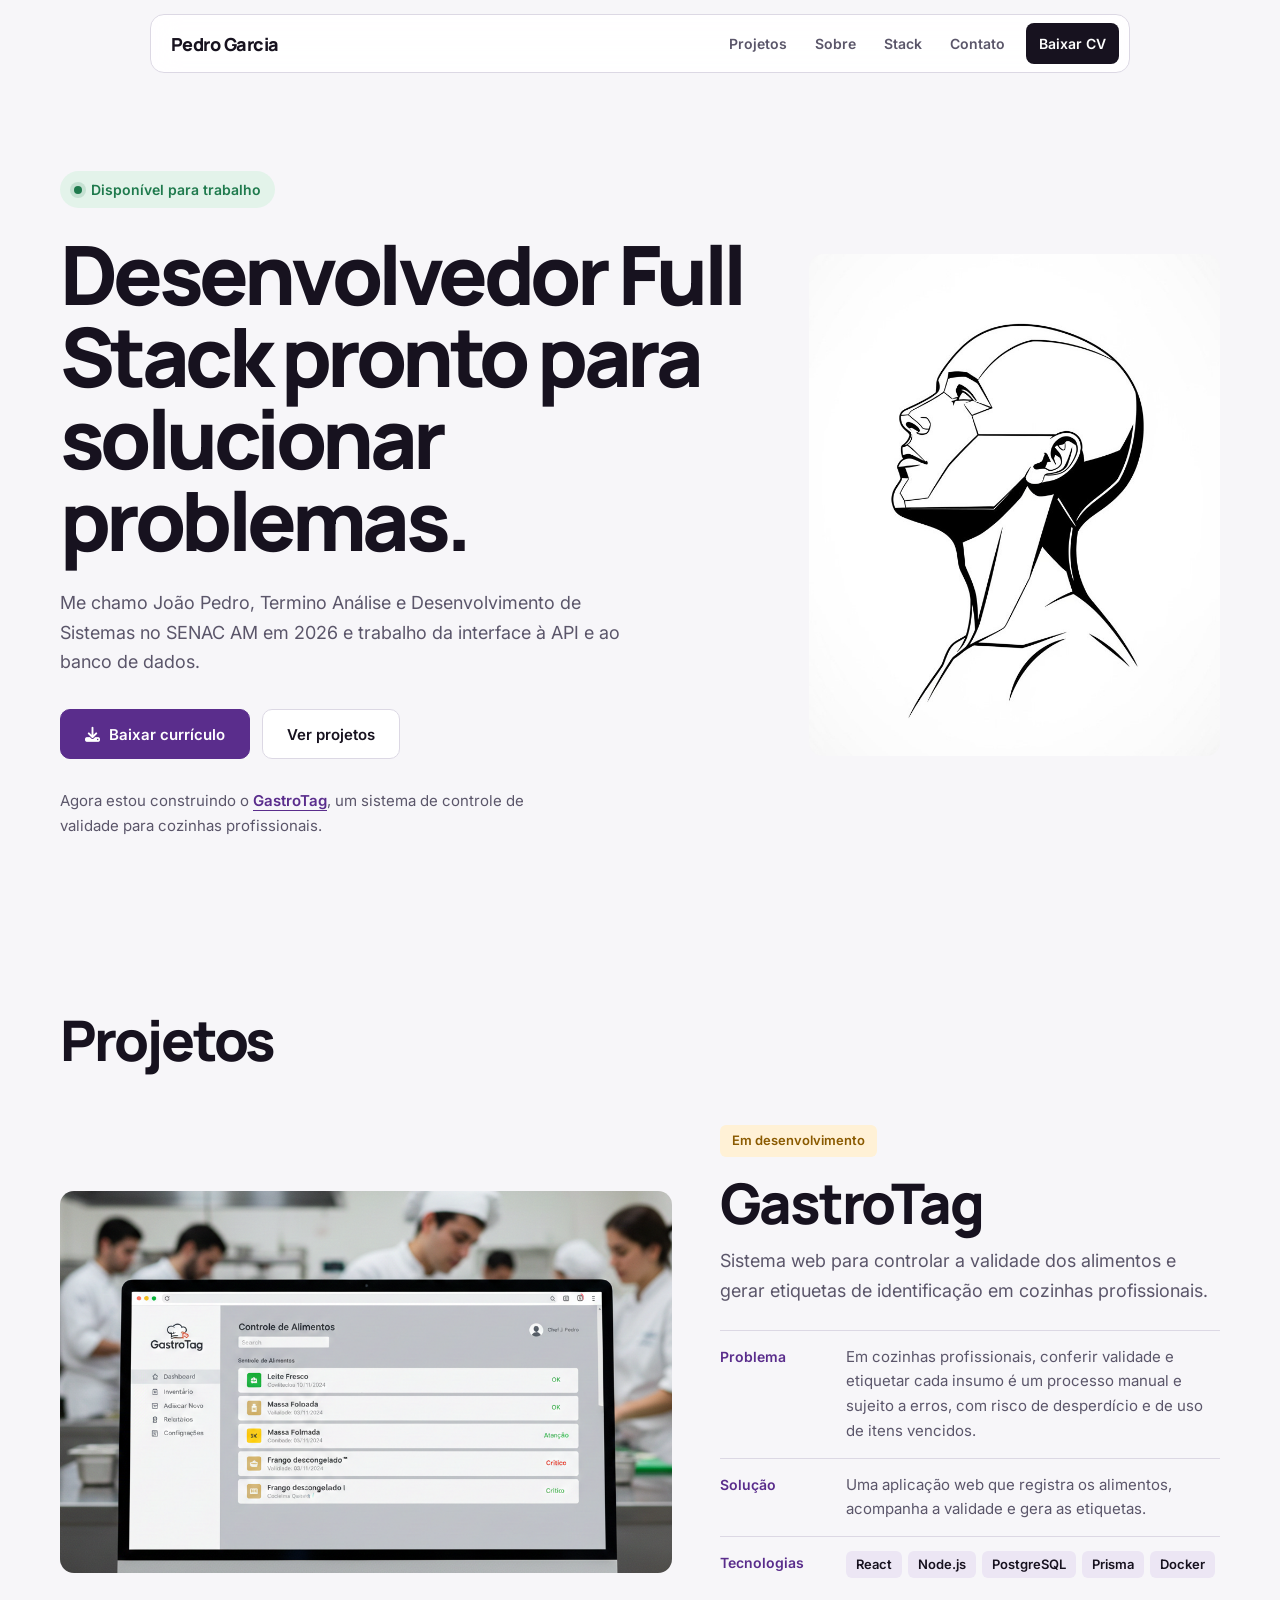
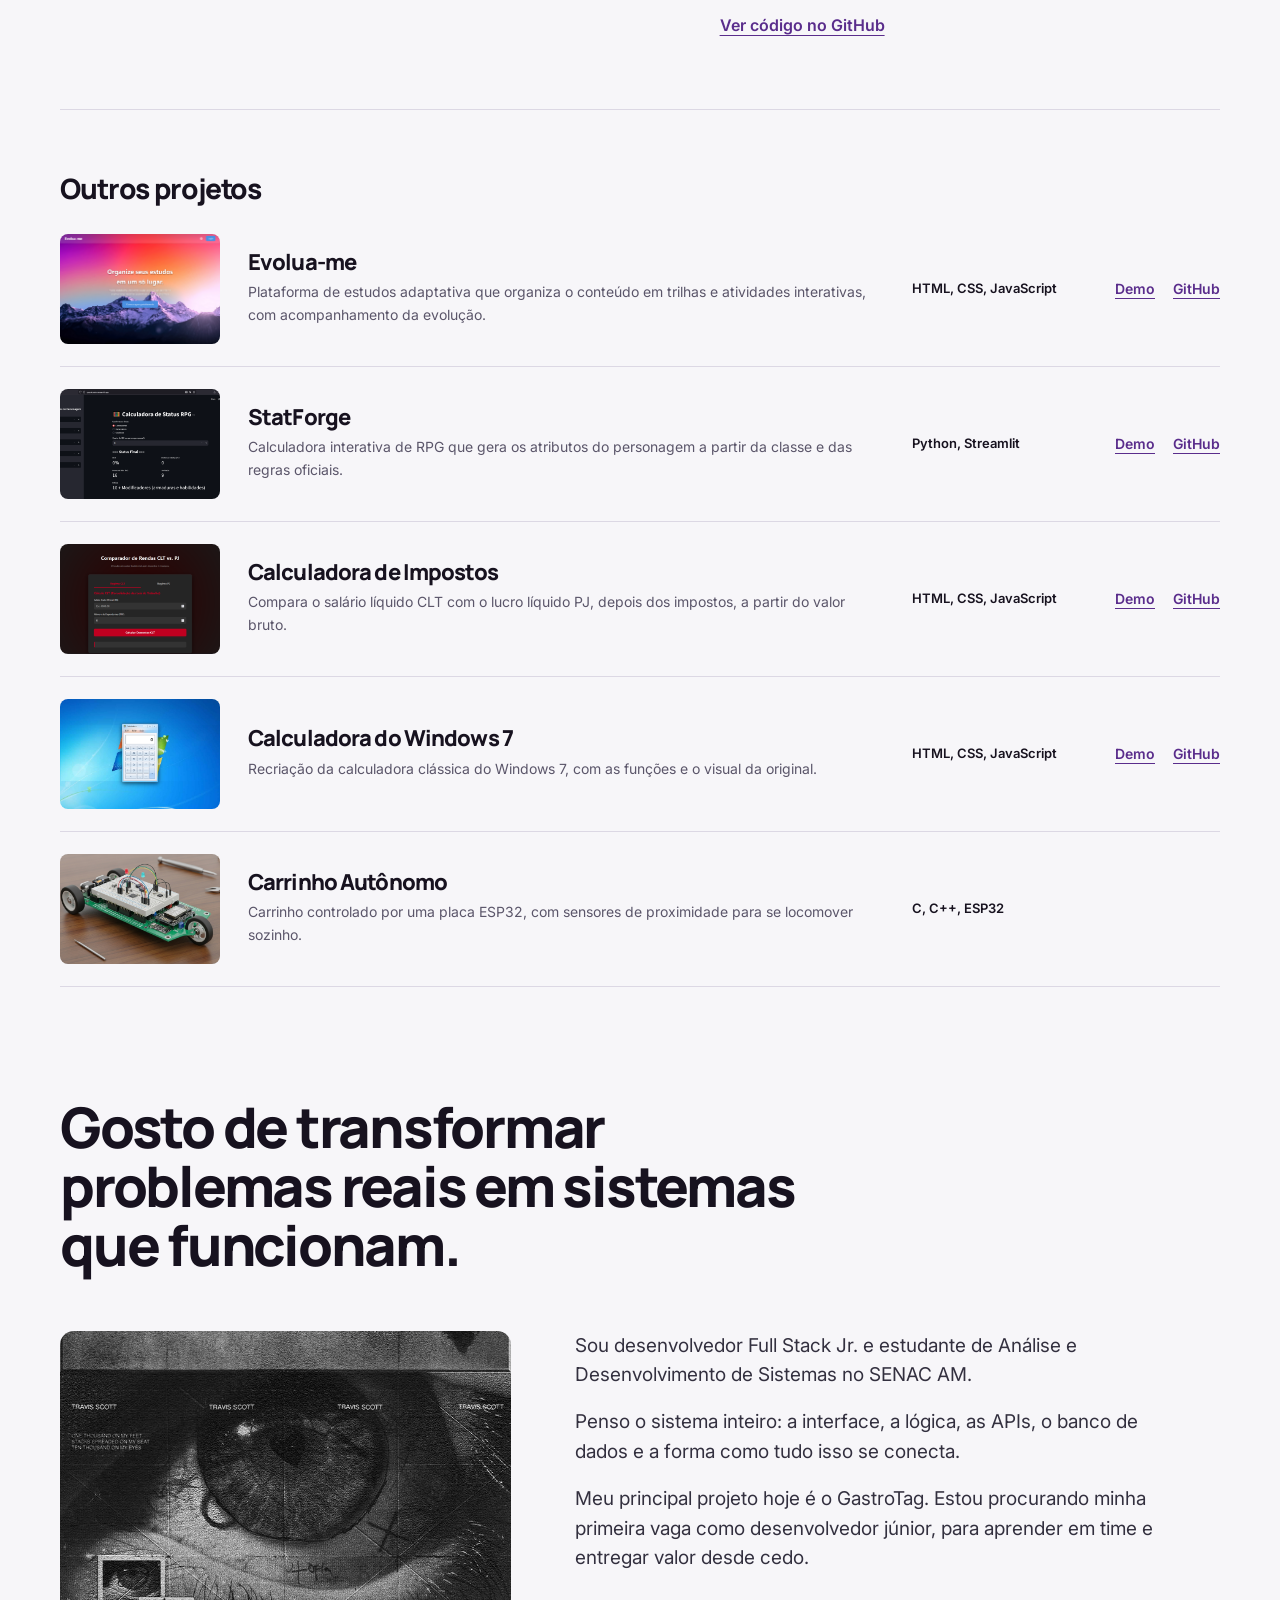
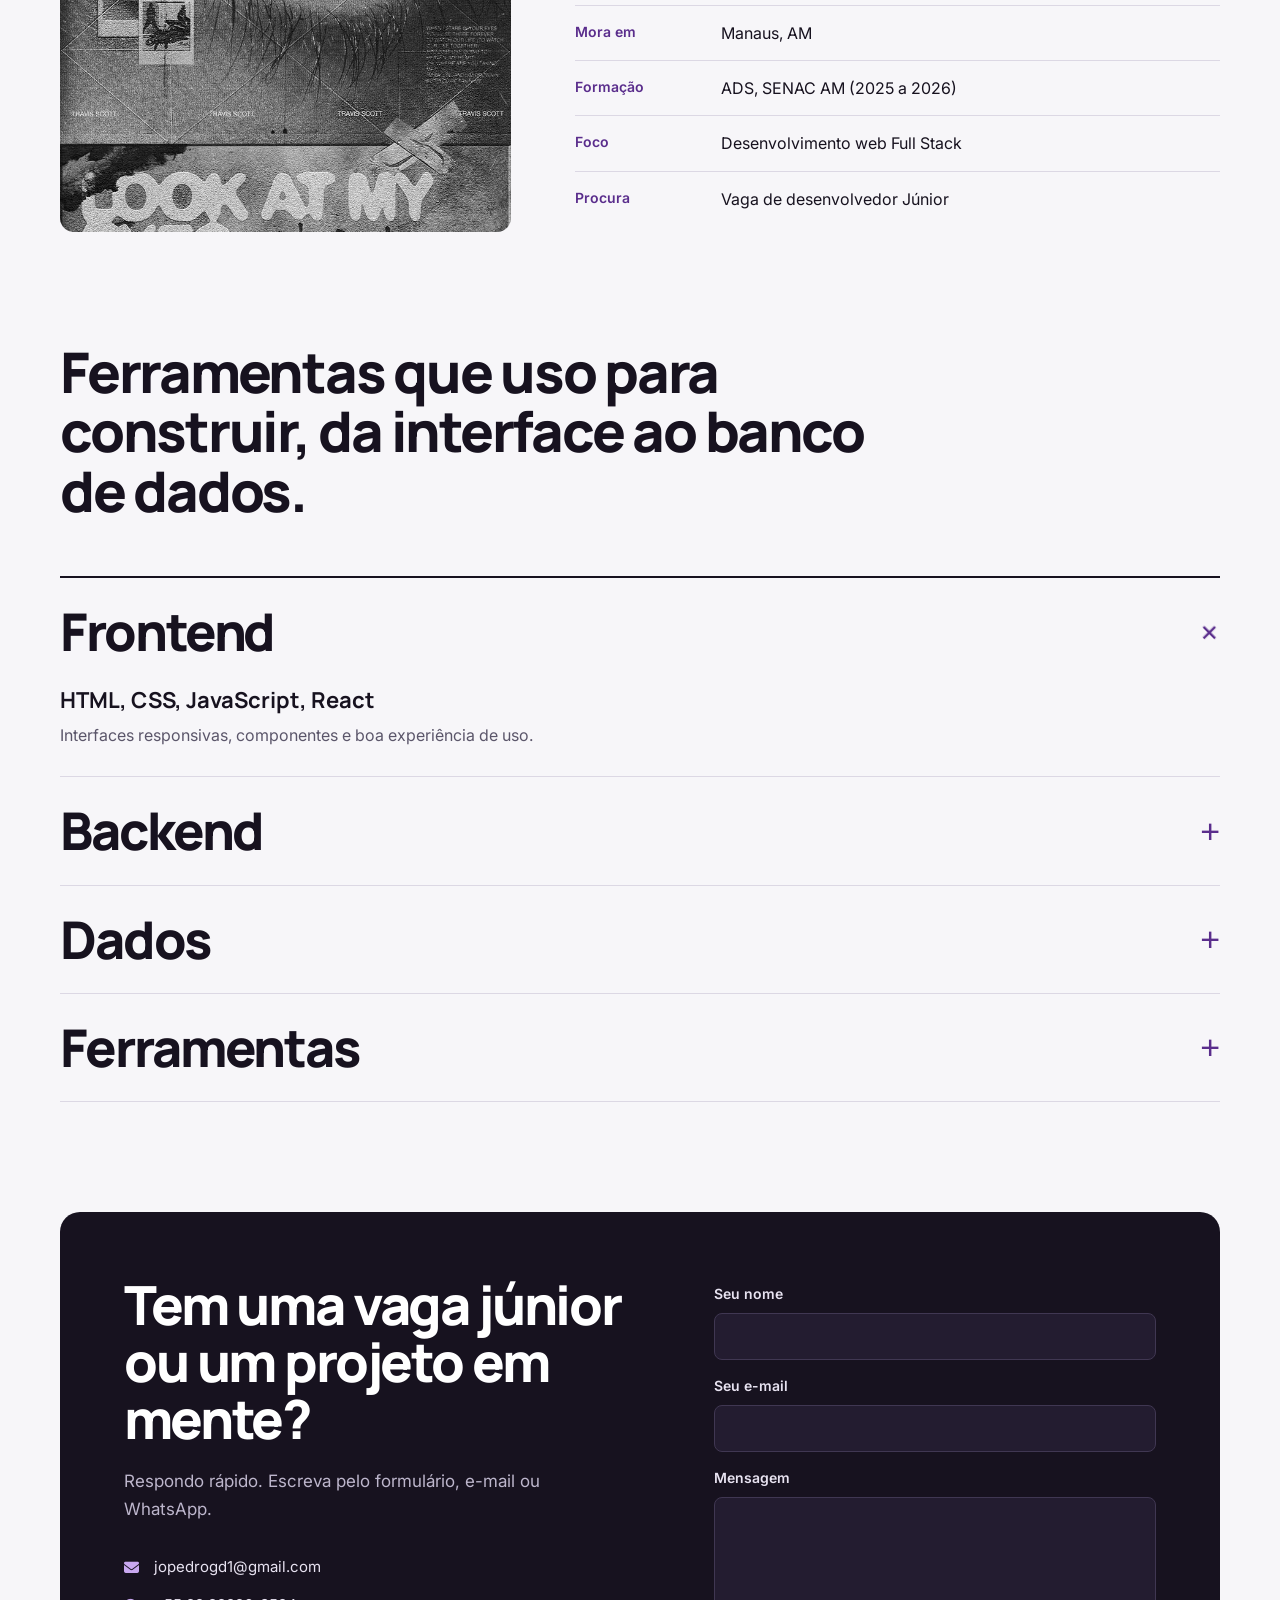
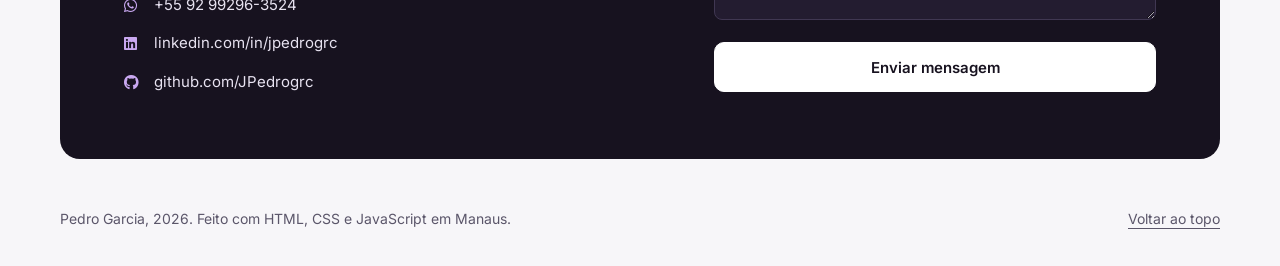
==== index.html @ 6963c890 "primeiro commit" ====
<!DOCTYPE html>
<html lang="pt-BR">
<head>
<meta charset="UTF-8">
<meta name="viewport" content="width=device-width, initial-scale=1.0">
<title>Pedro Garcia | Desenvolvedor Full Stack.</title>
<meta name="description" content="Pedro Garcia, desenvolvedor Full Stack Jr. em Manaus. Constrói sistemas web da interface ao banco de dados. Disponível para vaga júnior.">
<meta property="og:type" content="website">
<meta property="og:title" content="Pedro Garcia | Desenvolvedor Full Stack Jr.">
<meta property="og:description" content="Sistemas web da interface ao banco de dados. Veja o GastroTag e outros projetos.">
<!-- ATUALIZAR: depois de publicar, troque por a URL completa, ex.: https://jpedrogrc.github.io/Portf-lio-2/images/gastrotagimgilustrativa.png -->
<meta property="og:image" content="images/gastrotagimgilustrativa.png">
<meta name="theme-color" content="#f7f6f9">
<link rel="icon" href="data:image/svg+xml,%3Csvg xmlns='http://www.w3.org/2000/svg' viewBox='0 0 100 100'%3E%3Crect width='100' height='100' rx='22' fill='%235a2d8c'/%3E%3Ctext x='50' y='70' font-size='62' font-family='sans-serif' font-weight='800' text-anchor='middle' fill='white'%3EP%3C/text%3E%3C/svg%3E">
<link rel="preconnect" href="https://fonts.googleapis.com">
<link rel="preconnect" href="https://fonts.gstatic.com" crossorigin>
<link href="https://fonts.googleapis.com/css2?family=Inter:wght@400;500;600&family=Manrope:wght@600;800&display=swap" rel="stylesheet">
<link rel="stylesheet" href="https://cdnjs.cloudflare.com/ajax/libs/font-awesome/6.6.0/css/all.min.css" crossorigin="anonymous" referrerpolicy="no-referrer">
<link rel="stylesheet" href="style.css">
</head>
<body>

<header class="site-header">
  <nav class="bar" aria-label="Navegação principal">
    <a class="brand" href="#home">Pedro Garcia</a>
    <button class="menu-toggle" type="button" aria-label="Abrir menu" aria-expanded="false"><i class="fa-solid fa-bars"></i></button>
    <ul class="nav">
      <li><a href="#project">Projetos</a></li>
      <li><a href="#about">Sobre</a></li>
      <li><a href="#stack">Stack</a></li>
      <li><a href="#contact">Contato</a></li>
      <li><a class="cv" href="Docs/CURRICULO%20João%20Pedro%20Garcia.pdf" download>Baixar CV</a></li>
    </ul>
  </nav>
</header>

<main>

<section class="hero wrap" id="home">
  <div class="hero-copy">
    <p class="avail"><i></i>Disponível para trabalho</p>
    <h1>Desenvolvedor Full Stack pronto para solucionar problemas.</h1>
    <p class="sub">Me chamo João Pedro, Termino Análise e Desenvolvimento de Sistemas no SENAC AM em 2026 e trabalho da interface à API e ao banco de dados.</p>
    <div class="actions">
      <a class="btn pri" href="Docs/curriculum.pdf" download><i class="fa-solid fa-download"></i> Baixar currículo</a>
      <a class="btn" href="#project">Ver projetos</a>
    </div>
    <p class="now">Agora estou construindo o <a href="#gastrotag">GastroTag</a>, um sistema de controle de validade para cozinhas profissionais.</p>
  </div>
  <figure class="hero-photo"><img src="images/img2.jpeg" alt="Foto de Pedro Garcia" width="470" height="573"></figure>
</section>

<section class="wrap" id="project">
  <h2>Projetos</h2>

  <article class="case" id="gastrotag">
    <img src="images/gastrotagimgilustrativa.png" alt="Tela do GastroTag" width="1280" height="720" loading="lazy">
    <div class="case-body">
      <p class="status">Em desenvolvimento</p>
      <h3>GastroTag</h3>
      <p class="lead">Sistema web para controlar a validade dos alimentos e gerar etiquetas de identificação em cozinhas profissionais.</p>
      <!-- ATUALIZAR: confirme o texto abaixo, adicione seu papel no projeto e, se tiver, link de demo ou vídeo curto do sistema -->
      <dl>
        <div><dt>Problema</dt><dd>Em cozinhas profissionais, conferir validade e etiquetar cada insumo é um processo manual e sujeito a erros, com risco de desperdício e de uso de itens vencidos.</dd></div>
        <div><dt>Solução</dt><dd>Uma aplicação web que registra os alimentos, acompanha a validade e gera as etiquetas.</dd></div>
        <div><dt>Tecnologias</dt><dd class="chips"><span>React</span><span>Node.js</span><span>PostgreSQL</span><span>Prisma</span><span>Docker</span></dd></div>
      </dl>
      <a class="link" href="https://github.com/Gastro-Tag/Gastro-Tag" target="_blank" rel="noopener noreferrer">Ver código no GitHub</a>
    </div>
  </article>

  <h3 class="sub-h">Outros projetos</h3>
  <div class="rows">
    <article class="row">
      <img src="images/evoluame.PNG" alt="Evolua-me" width="160" height="110" loading="lazy">
      <div><h3>Evolua-me</h3><p>Plataforma de estudos adaptativa que organiza o conteúdo em trilhas e atividades interativas, com acompanhamento da evolução.</p></div>
      <p class="tech">HTML, CSS, JavaScript</p>
      <p class="lk"><a href="https://jpedrogrc.github.io/projetointerdisciplinar2/" target="_blank" rel="noopener noreferrer">Demo</a><a href="https://github.com/JPedrogrc/projetointerdisciplinar2" target="_blank" rel="noopener noreferrer">GitHub</a></p>
    </article>
    <article class="row">
      <img src="images/streamlitproject.PNG" alt="StatForge" width="160" height="110" loading="lazy">
      <div><h3>StatForge</h3><p>Calculadora interativa de RPG que gera os atributos do personagem a partir da classe e das regras oficiais.</p></div>
      <p class="tech">Python, Streamlit</p>
      <p class="lk"><a href="https://statforge-8pppgzfvzgfu4yrkpujlbp.streamlit.app/" target="_blank" rel="noopener noreferrer">Demo</a><a href="https://github.com/JPedrogrc/StatForge" target="_blank" rel="noopener noreferrer">GitHub</a></p>
    </article>
    <article class="row">
      <img src="images/calcimposto.PNG" alt="Calculadora de Impostos" width="160" height="110" loading="lazy">
      <div><h3>Calculadora de Impostos</h3><p>Compara o salário líquido CLT com o lucro líquido PJ, depois dos impostos, a partir do valor bruto.</p></div>
      <p class="tech">HTML, CSS, JavaScript</p>
      <p class="lk"><a href="https://jpedrogrc.github.io/Calculadora-de-Encargos-e-Impostos/" target="_blank" rel="noopener noreferrer">Demo</a><a href="https://github.com/JPedrogrc/Calculadora-de-Encargos-e-Impostos" target="_blank" rel="noopener noreferrer">GitHub</a></p>
    </article>
    <article class="row">
      <img src="images/Calculadorawin7.PNG" alt="Calculadora do Windows 7" width="160" height="110" loading="lazy">
      <div><h3>Calculadora do Windows 7</h3><p>Recriação da calculadora clássica do Windows 7, com as funções e o visual da original.</p></div>
      <p class="tech">HTML, CSS, JavaScript</p>
      <p class="lk"><a href="https://jpedrogrc.github.io/Calculadora-do-Windows-7/" target="_blank" rel="noopener noreferrer">Demo</a><a href="https://github.com/JPedrogrc/Calculadora-do-Windows-7" target="_blank" rel="noopener noreferrer">GitHub</a></p>
    </article>
    <article class="row">
      <img src="images/Image_fx.jpg" alt="Carrinho autônomo" width="160" height="110" loading="lazy">
      <div><h3>Carrinho Autônomo</h3><p>Carrinho controlado por uma placa ESP32, com sensores de proximidade para se locomover sozinho.</p></div>
      <p class="tech">C, C++, ESP32</p>
      <p class="lk"></p>
    </article>
  </div>
</section>

<section class="wrap" id="about">
  <h2>Gosto de transformar problemas reais em sistemas que funcionam.</h2>
  <div class="about-grid">
    <img class="about-photo" src="images/img.jpg" alt="Pedro programando" width="500" height="560" loading="lazy">
    <div>
      <div class="about-copy">
        <p>Sou desenvolvedor Full Stack Jr. e estudante de Análise e Desenvolvimento de Sistemas no SENAC AM.</p>
        <p>Penso o sistema inteiro: a interface, a lógica, as APIs, o banco de dados e a forma como tudo isso se conecta.</p>
        <p>Meu principal projeto hoje é o GastroTag. Estou procurando minha primeira vaga como desenvolvedor júnior, para aprender em time e entregar valor desde cedo.</p>
      </div>
      <dl class="facts">
        <div><dt>Mora em</dt><dd>Manaus, AM</dd></div>
        <div><dt>Formação</dt><dd>ADS, SENAC AM (2025 a 2026)</dd></div>
        <div><dt>Foco</dt><dd>Desenvolvimento web Full Stack</dd></div>
        <div><dt>Procura</dt><dd>Vaga de desenvolvedor Júnior</dd></div>
      </dl>
    </div>
  </div>
</section>

<section class="wrap" id="stack">
  <h2>Ferramentas que uso para construir, da interface ao banco de dados.</h2>
  <div class="layers">
    <div class="layer open">
      <button type="button" aria-expanded="true"><h3>Frontend</h3><span class="pm" aria-hidden="true">+</span></button>
      <div class="pane"><div><p class="t">HTML, CSS, JavaScript, React</p><p>Interfaces responsivas, componentes e boa experiência de uso.</p></div></div>
    </div>
    <div class="layer">
      <button type="button" aria-expanded="false"><h3>Backend</h3><span class="pm" aria-hidden="true">+</span></button>
      <div class="pane"><div><p class="t">Node.js, Express, Python</p><p>APIs, regras de negócio, autenticação e processamento.</p></div></div>
    </div>
    <div class="layer">
      <button type="button" aria-expanded="false"><h3>Dados</h3><span class="pm" aria-hidden="true">+</span></button>
      <div class="pane"><div><p class="t">PostgreSQL, SQL, Prisma</p><p>Modelagem, consultas e organização dos dados.</p></div></div>
    </div>
    <div class="layer">
      <button type="button" aria-expanded="false"><h3>Ferramentas</h3><span class="pm" aria-hidden="true">+</span></button>
      <div class="pane"><div><p class="t">Git, GitHub, Docker, Vite</p><p>Versionamento e ambiente de desenvolvimento.</p></div></div>
    </div>
  </div>
</section>

<section class="wrap" id="contact">
  <div class="contact">
    <div>
      <h2>Tem uma vaga júnior ou um projeto em mente?</h2>
      <p class="c-sub">Respondo rápido. Escreva pelo formulário, e-mail ou WhatsApp.</p>
      <ul class="c-links">
        <li><a href="mailto:jopedrogd1@gmail.com"><i class="fa-solid fa-envelope"></i> jopedrogd1@gmail.com</a></li>
        <li><a href="https://wa.me/5592992963524" target="_blank" rel="noopener noreferrer"><i class="fa-brands fa-whatsapp"></i> +55 92 99296-3524</a></li>
        <li><a href="https://www.linkedin.com/in/jpedrogrc/" target="_blank" rel="noopener noreferrer"><i class="fa-brands fa-linkedin"></i> linkedin.com/in/jpedrogrc</a></li>
        <li><a href="https://github.com/JPedrogrc" target="_blank" rel="noopener noreferrer"><i class="fa-brands fa-github"></i> github.com/JPedrogrc</a></li>
      </ul>
    </div>
    <form id="contact-form" action="https://formspree.io/f/myzldwna" method="POST">
      <label for="name">Seu nome</label>
      <input id="name" name="user_name" type="text" autocomplete="name" required>
      <label for="email">Seu e-mail</label>
      <input id="email" name="user_email" type="email" autocomplete="email" required>
      <label for="message">Mensagem</label>
      <textarea id="message" name="message" rows="5" required></textarea>
      <button class="btn pri" type="submit">Enviar mensagem</button>
    </form>
  </div>
</section>

</main>

<footer class="footer wrap">
  <p>Pedro Garcia, <span id="year">2026</span>. Feito com HTML, CSS e JavaScript em Manaus.</p>
  <a href="#home">Voltar ao topo</a>
</footer>

<script src="main.js"></script>
</body>
</html>
---- style.css ----
:root{--paper:#f7f6f9;--ink:#17121f;--soft:#5b566a;--line:#dcd8e4;--acai:#5a2d8c;--tint:#ece6f4;--ok:#1f7a4d;--w:1160px}
*{margin:0;padding:0;box-sizing:border-box}
html{scroll-behavior:smooth;scroll-padding-top:90px}
body{font:16px/1.65 Inter,sans-serif;background:var(--paper);color:var(--ink);-webkit-font-smoothing:antialiased;overflow-x:hidden}
a{color:inherit;text-decoration:none}
img{display:block;width:100%;height:auto;object-fit:cover}
ul{list-style:none}
h1,h2,h3{font-family:Manrope,sans-serif;line-height:1.06;letter-spacing:-.04em}
.wrap{width:min(100% - 40px,var(--w));margin:0 auto}
section.wrap{padding:110px 0 0}
h2{font-size:clamp(30px,4.6vw,56px);font-weight:800;max-width:820px;margin-bottom:56px}
:focus-visible{outline:3px solid var(--acai);outline-offset:3px}

/* header */
.site-header{position:fixed;top:14px;left:0;right:0;z-index:50;display:flex;justify-content:center;padding:0 14px}
.bar{display:flex;align-items:center;justify-content:space-between;gap:20px;width:min(100%,980px);padding:8px 10px 8px 20px;background:rgba(255,255,255,.9);backdrop-filter:blur(14px);-webkit-backdrop-filter:blur(14px);border:1px solid var(--line);border-radius:14px;position:relative}
.brand{font:800 18px Manrope,sans-serif;letter-spacing:-.03em}
.nav{display:flex;align-items:center;gap:2px}
.nav a{display:block;padding:9px 13px;border-radius:8px;font-size:14px;font-weight:600;color:var(--soft);transition:background .2s,color .2s}
.nav a:hover,.nav a.active{color:var(--acai);background:var(--tint)}
.nav a.cv{background:var(--ink);color:#fff;margin-left:6px}
.nav a.cv:hover{background:var(--acai);color:#fff}
.menu-toggle{display:none;width:42px;height:42px;border-radius:9px;background:var(--tint);color:var(--ink);font-size:17px;cursor:pointer;border:0}

/* hero */
.hero{min-height:100vh;display:grid;grid-template-columns:1.25fr .75fr;gap:64px;align-items:center;padding:130px 0 70px}
.hero-copy>*{animation:rise .8s cubic-bezier(.2,.7,.2,1) both}
.hero-copy>:nth-child(2){animation-delay:.1s}.hero-copy>:nth-child(3){animation-delay:.2s}.hero-copy>:nth-child(4){animation-delay:.3s}.hero-copy>:nth-child(5){animation-delay:.4s}
@keyframes rise{from{opacity:0;transform:translateY(26px)}to{opacity:1;transform:none}}
.avail{display:inline-flex;align-items:center;gap:9px;margin-bottom:26px;padding:7px 14px;border-radius:99px;background:#e3f3ea;color:var(--ok);font-size:14px;font-weight:600}
.avail i{width:8px;height:8px;border-radius:50%;background:var(--ok);box-shadow:0 0 0 4px rgba(31,122,77,.15)}
.hero h1{font-size:clamp(40px,6.4vw,84px);font-weight:800;letter-spacing:-.055em;line-height:1}
.sub{max-width:560px;margin-top:26px;font-size:18px;color:var(--soft)}
.actions{display:flex;flex-wrap:wrap;gap:12px;margin-top:32px}
.btn{display:inline-flex;align-items:center;justify-content:center;gap:9px;min-height:50px;padding:0 24px;border-radius:10px;border:1px solid var(--line);background:#fff;font:600 15px Inter,sans-serif;cursor:pointer;transition:transform .2s,background .2s,color .2s}
.btn:hover{transform:translateY(-2px)}
.btn.pri{background:var(--acai);border-color:var(--acai);color:#fff}
.btn.pri:hover{background:#451f6d}
.now{margin-top:30px;max-width:520px;font-size:15px;color:var(--soft)}
.now a,.link{color:var(--acai);font-weight:600;text-decoration:underline;text-underline-offset:4px}
.hero-photo img{border-radius:14px;aspect-ratio:.82;background:var(--tint)}

/* project case */
.case{display:grid;grid-template-columns:1.1fr .9fr;gap:48px;align-items:center;padding-bottom:70px;border-bottom:1px solid var(--line)}
.case>img{border-radius:14px;aspect-ratio:16/10;background:var(--tint)}
.status{display:inline-block;margin-bottom:16px;padding:5px 12px;border-radius:6px;background:#fff1d6;color:#8a5a00;font-size:13px;font-weight:600}
.case h3{font-size:clamp(36px,5vw,56px);font-weight:800}
.lead{margin:14px 0 24px;font-size:18px;color:var(--soft)}
dl>div{display:grid;grid-template-columns:110px 1fr;gap:16px;padding:14px 0;border-top:1px solid var(--line)}
dt{font-weight:600;font-size:14px;color:var(--acai)}
dd{font-size:15px;color:var(--soft)}
.chips{display:flex;flex-wrap:wrap;gap:6px}
.chips span{padding:3px 10px;border-radius:6px;background:var(--tint);color:var(--ink);font-size:13px;font-weight:600}
.case .link{display:inline-block;margin-top:20px}

/* other projects */
.sub-h{margin:64px 0 8px;font-size:28px;font-weight:800}
.row{display:grid;grid-template-columns:160px 1fr 170px auto;gap:28px;align-items:center;padding:22px 0;border-bottom:1px solid var(--line)}
.row img{width:160px;height:110px;border-radius:8px;background:var(--tint)}
.row h3{font-size:22px;font-weight:800;margin-bottom:6px}
.row p{font-size:14px;color:var(--soft)}
.row .tech{font-size:13px;font-weight:600;color:var(--ink)}
.lk{display:flex;gap:18px;justify-content:flex-end;min-width:110px}
.lk a{font-size:14px;font-weight:600;color:var(--acai);text-decoration:underline;text-underline-offset:4px}

/* about */
.about-grid{display:grid;grid-template-columns:.7fr 1fr;gap:64px;align-items:start}
.about-photo{border-radius:14px;aspect-ratio:.9;filter:grayscale(1);background:var(--tint)}
.about-copy p{margin-bottom:18px;font-size:19px;line-height:1.55;color:#33303f;max-width:620px}
.facts{margin-top:32px}
.facts>div{grid-template-columns:130px 1fr}
.facts dd{font-size:16px;color:var(--ink)}

/* stack */
.layers{border-top:2px solid var(--ink)}
.layer{border-bottom:1px solid var(--line)}
.layer button{display:flex;width:100%;align-items:center;gap:20px;padding:26px 0;background:none;border:0;color:inherit;text-align:left;cursor:pointer}
.layer h3{flex:1;font-size:clamp(28px,5vw,52px);font-weight:800}
.pm{font-size:34px;line-height:1;transition:transform .3s;color:var(--acai)}
.layer.open .pm{transform:rotate(45deg)}
.pane{display:grid;grid-template-rows:0fr;transition:grid-template-rows .45s ease}
.layer.open .pane{grid-template-rows:1fr}
.pane>div{overflow:hidden}
.pane p{max-width:560px;color:var(--soft)}
.pane p.t{font:700 22px/1.4 Manrope,sans-serif;color:var(--ink);margin-bottom:6px}
.pane p:last-child{padding-bottom:28px}

/* contact */
.contact{display:grid;grid-template-columns:1fr .85fr;gap:70px;padding:64px;border-radius:20px;background:var(--ink);color:#fff}
.contact h2{font-size:clamp(32px,4.4vw,54px);margin-bottom:20px;color:#fff}
.c-sub{color:#bdb6cc;font-size:17px;max-width:460px}
.c-links{display:grid;gap:12px;margin-top:30px}
.c-links a{display:inline-flex;align-items:center;gap:12px;color:#e8e3f1;font-size:15px;transition:color .2s}
.c-links a:hover{color:#c9a8f0}
.c-links i{width:18px;color:#c9a8f0}
#contact-form{display:flex;flex-direction:column;gap:8px}
label{font-size:14px;font-weight:600;color:#e8e3f1;margin-top:6px}
input,textarea{width:100%;padding:13px 14px;border-radius:8px;border:1px solid #403752;background:#231c30;color:#fff;font:15px Inter,sans-serif;resize:vertical}
input:focus,textarea:focus{outline:none;border-color:#c9a8f0}
#contact-form .btn{margin-top:14px;background:#fff;color:var(--ink);border-color:#fff}
#contact-form .btn:hover{background:#c9a8f0;border-color:#c9a8f0}
#contact-form .btn:disabled{opacity:.6}

.footer{display:flex;justify-content:space-between;gap:16px;flex-wrap:wrap;padding:48px 0 36px;font-size:14px;color:var(--soft)}
.footer a{text-decoration:underline;text-underline-offset:4px}

/* tablet e mobile */
@media (max-width:980px){
  .hero,.case,.about-grid,.contact{grid-template-columns:1fr}
  .hero{gap:44px;min-height:auto;padding-top:120px}
  .hero-photo{max-width:420px}
  .about-photo{max-width:420px}
  .row{grid-template-columns:120px 1fr;gap:16px 20px}
  .row img{width:120px;height:90px}
  .row .tech,.lk{grid-column:2;justify-content:flex-start}
  .contact{padding:44px 28px;gap:44px}
}
@media (max-width:760px){
  section.wrap{padding-top:80px}
  h2{margin-bottom:36px}
  .menu-toggle{display:block}
  .nav{position:absolute;top:calc(100% + 8px);left:0;right:0;flex-direction:column;align-items:stretch;padding:8px;background:#fff;border:1px solid var(--line);border-radius:14px;opacity:0;visibility:hidden;transform:translateY(-6px);transition:.2s}
  .nav.open{opacity:1;visibility:visible;transform:none}
  .nav a{padding:13px}
  .nav a.cv{margin:4px 0 0;text-align:center}
  .btn{width:100%}
  dl>div,.facts>div{grid-template-columns:1fr;gap:2px}
  .layer button{padding:20px 0}
}
@media (prefers-reduced-motion:reduce){
  html{scroll-behavior:auto}
  *,*::before,*::after{animation:none!important;transition-duration:.01ms!important}
}
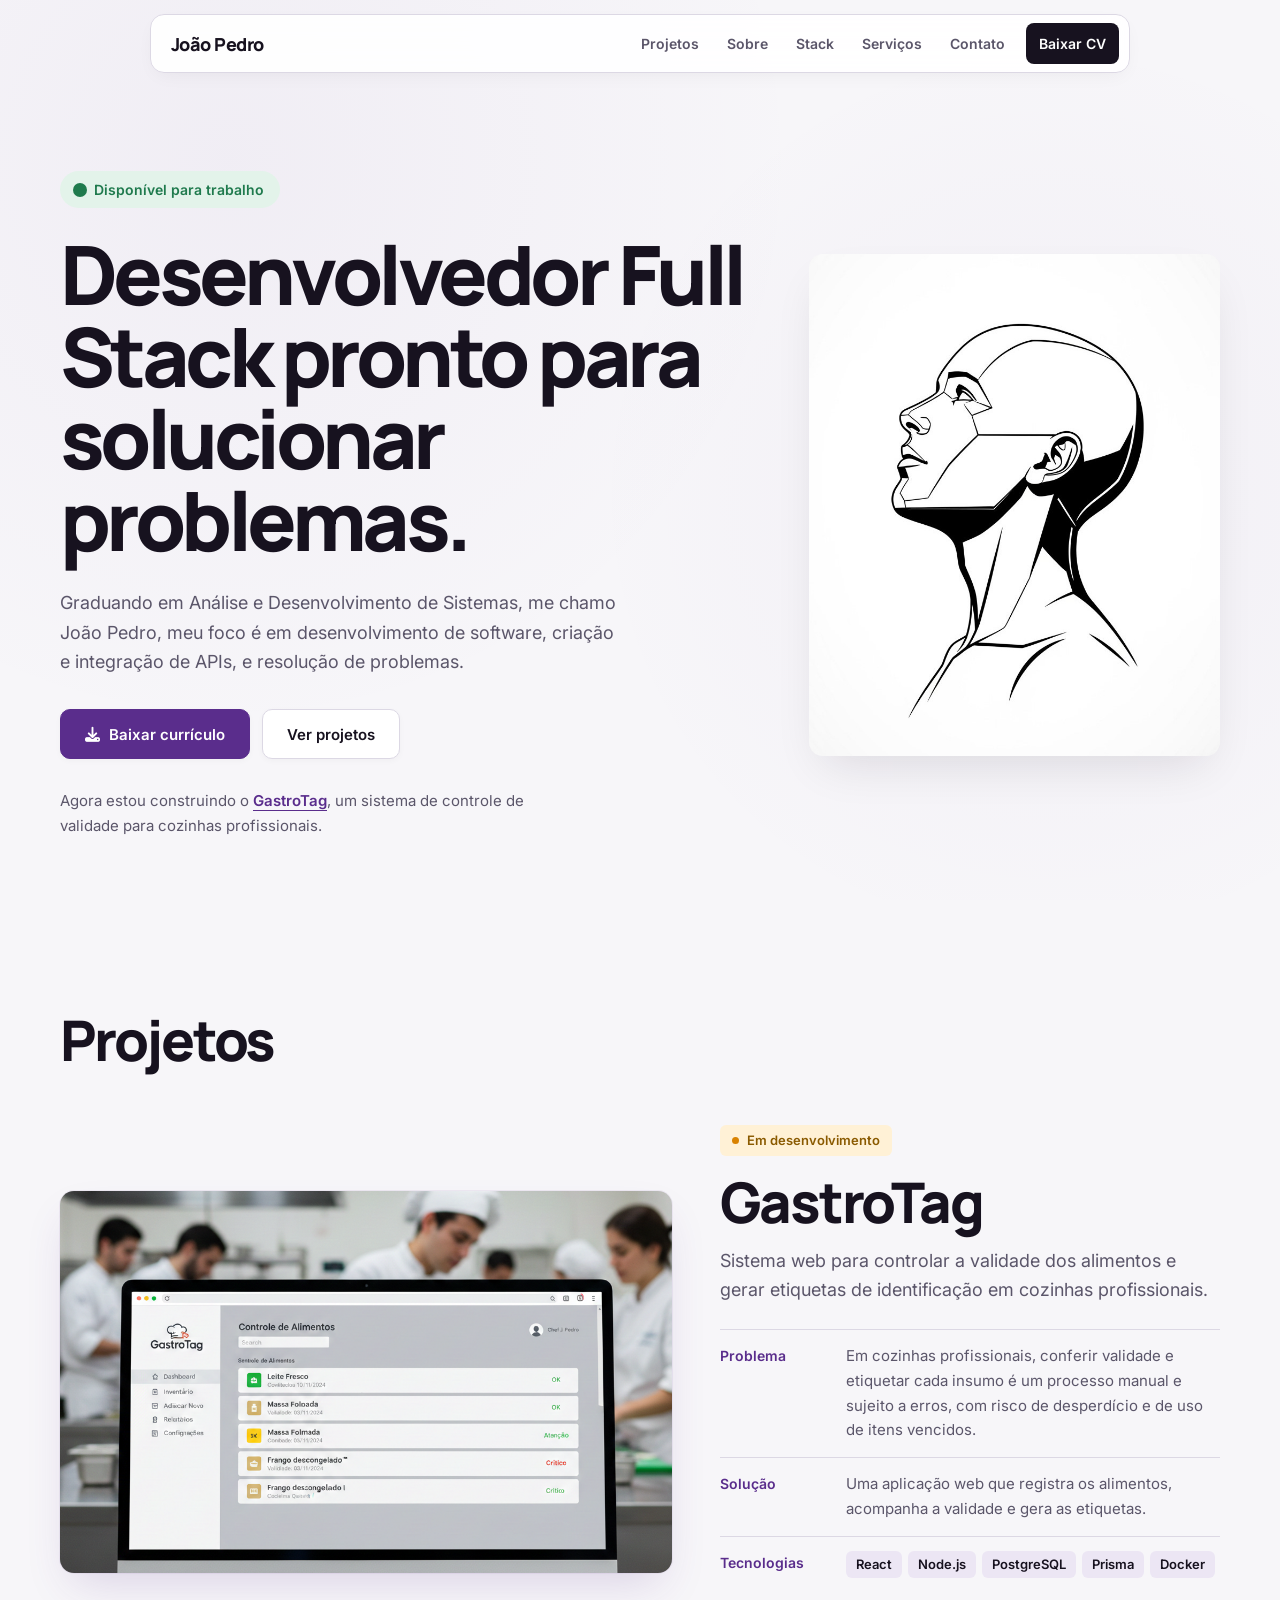
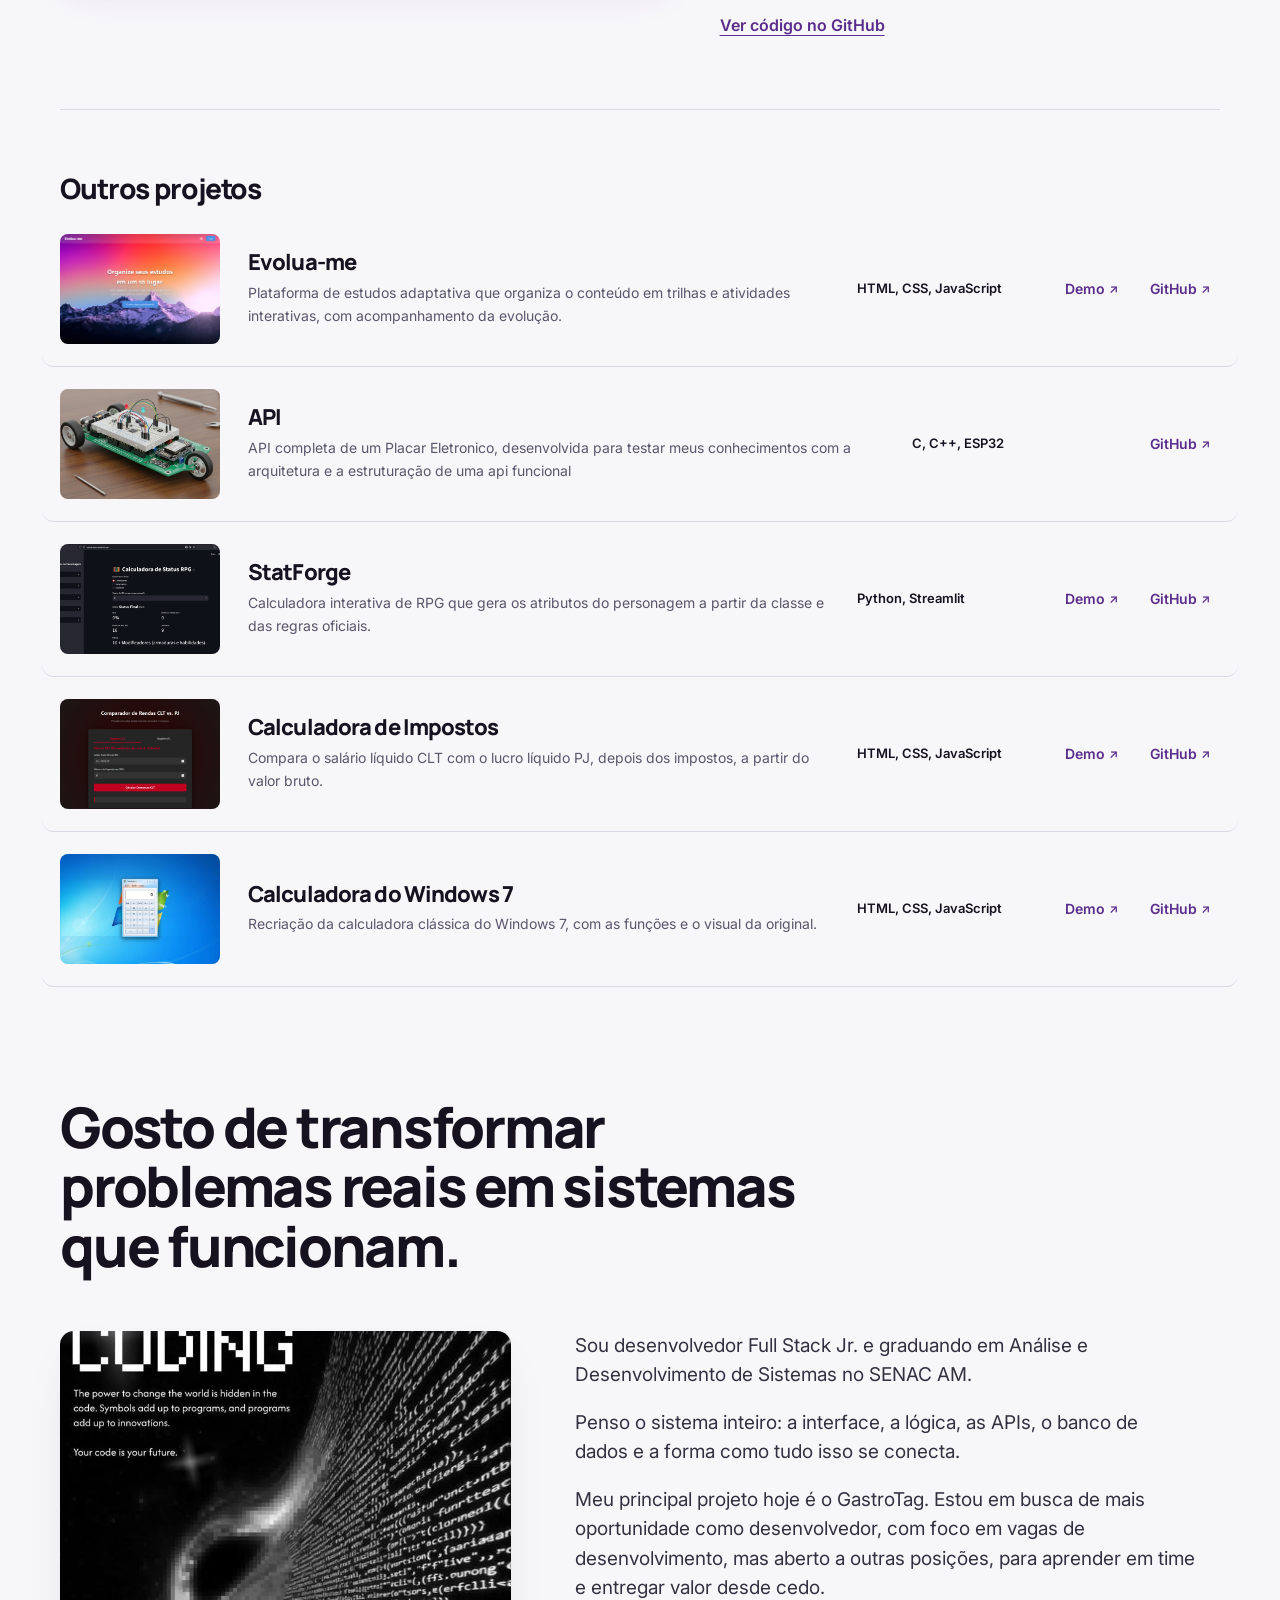
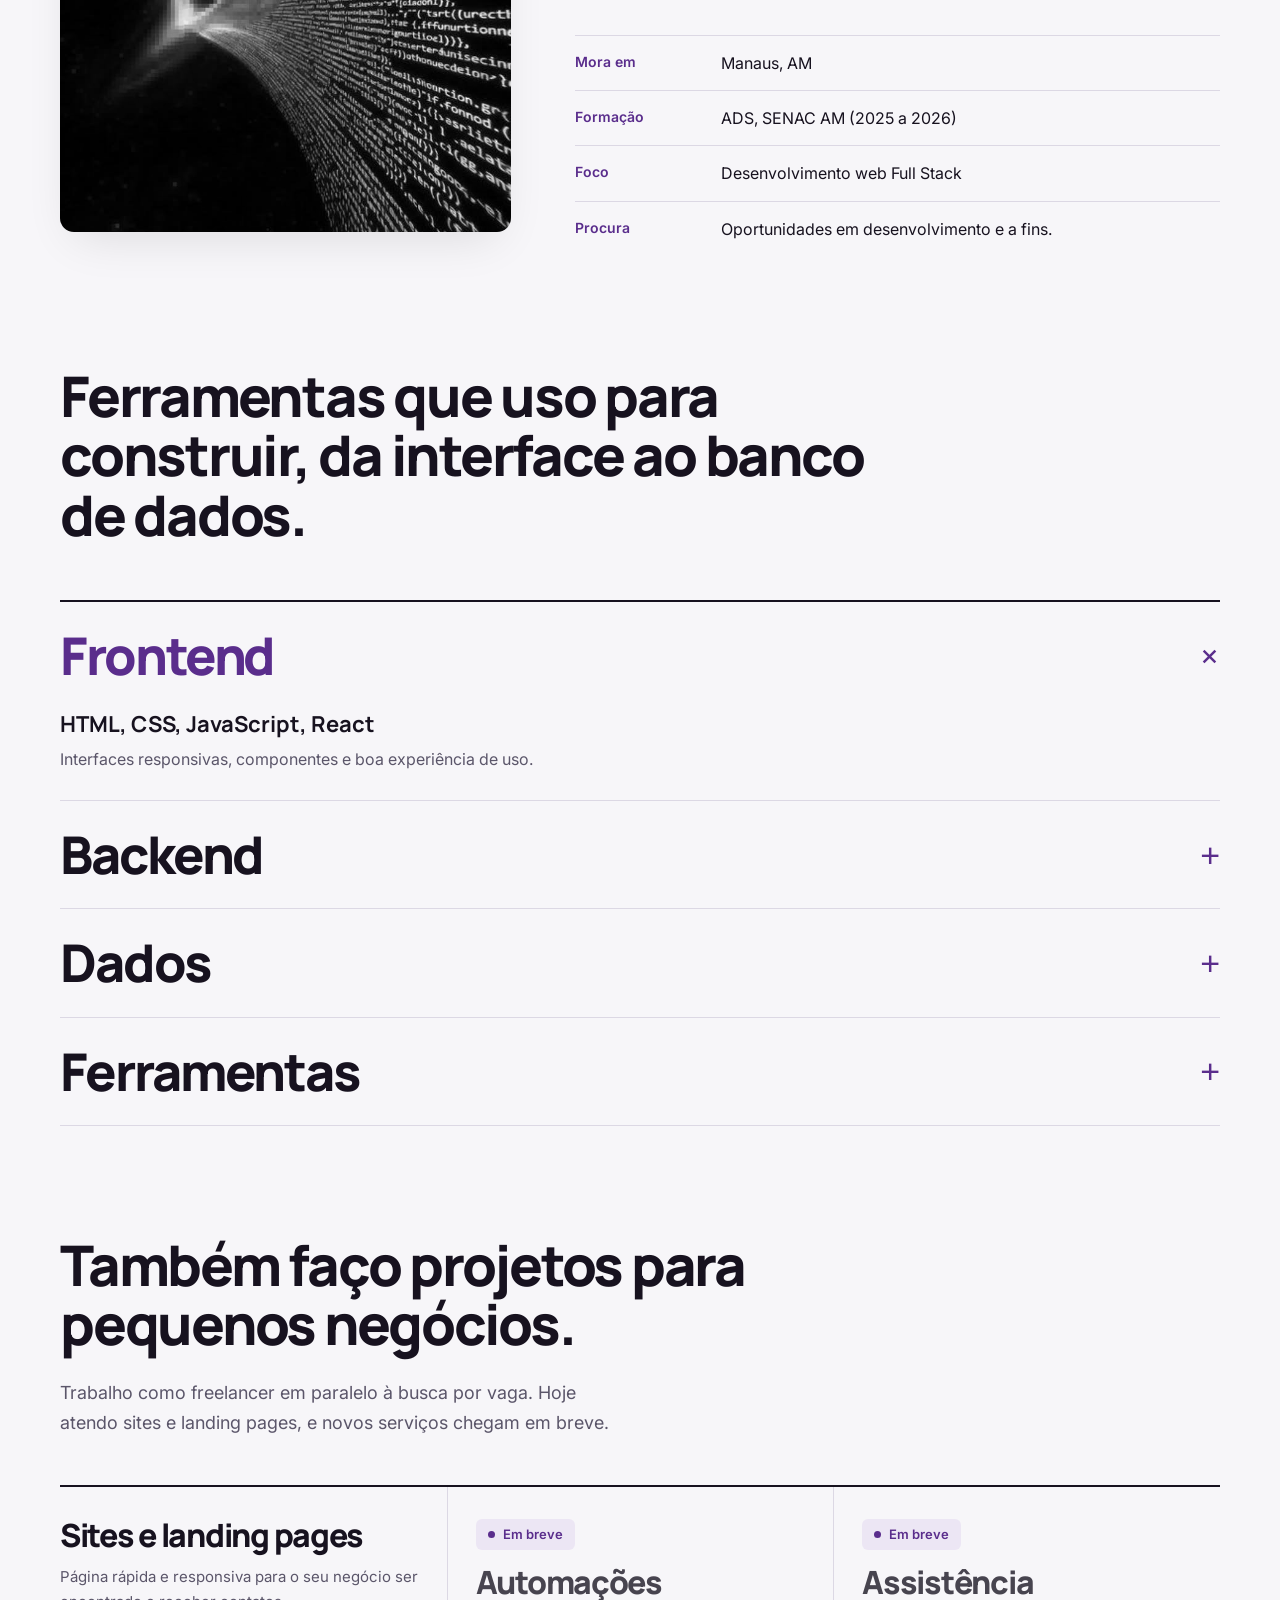
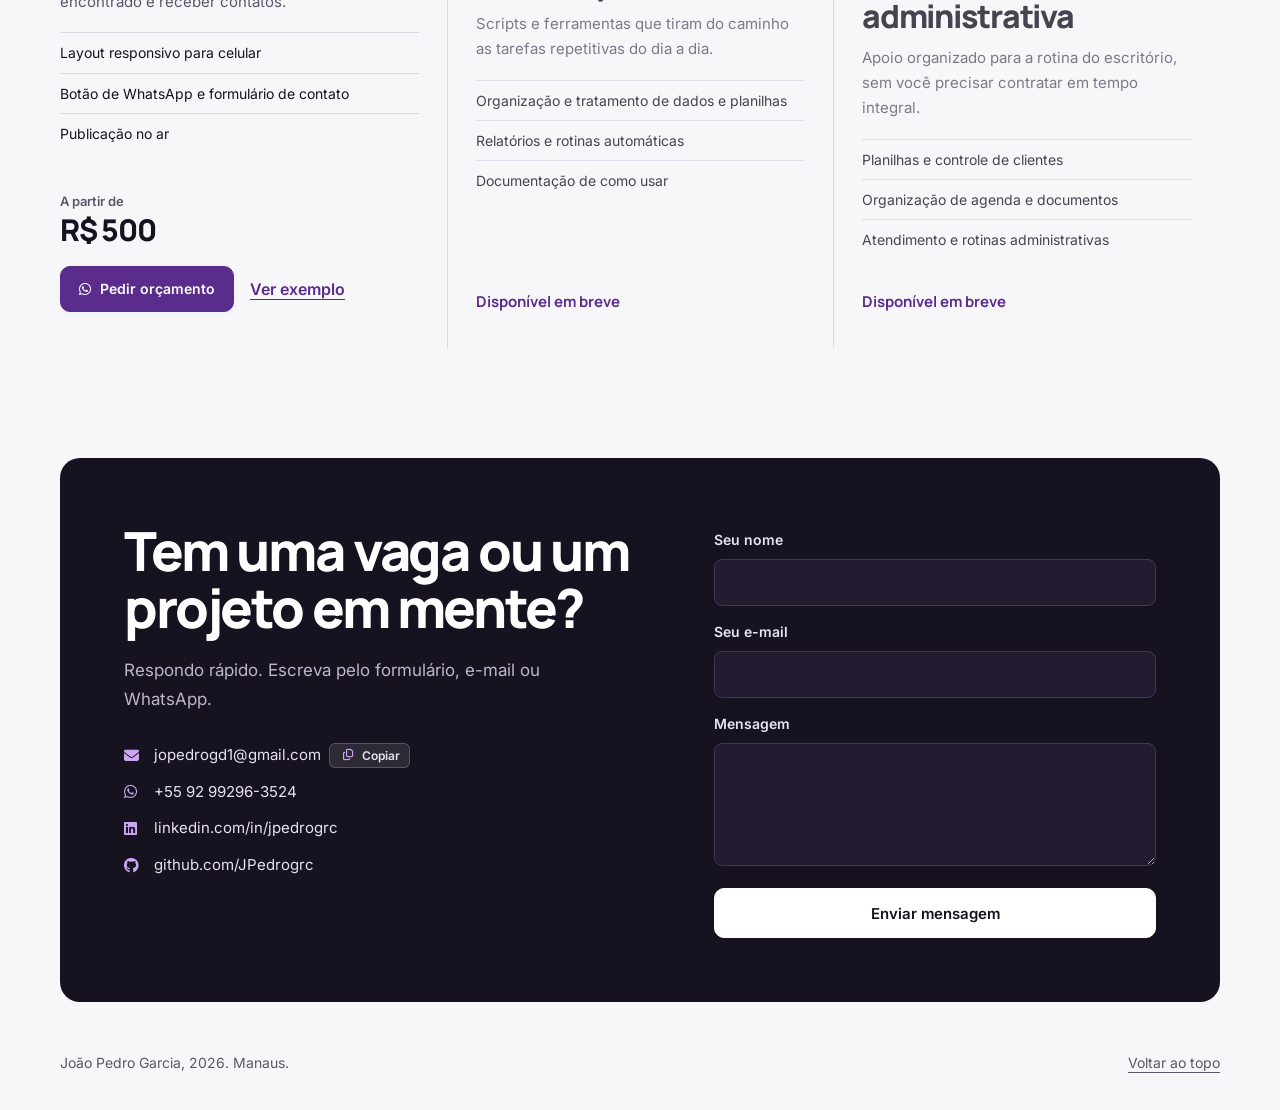
==== commit a71dd60f: "att servicos" ====
--- a/index.html
+++ b/index.html
@@ -3,10 +3,10 @@
 <head>
 <meta charset="UTF-8">
 <meta name="viewport" content="width=device-width, initial-scale=1.0">
-<title>Pedro Garcia | Desenvolvedor Full Stack.</title>
-<meta name="description" content="Pedro Garcia, desenvolvedor Full Stack Jr. em Manaus. Constrói sistemas web da interface ao banco de dados. Disponível para vaga júnior.">
+<title>João Pedro Garcia | Desenvolvedor Full Stack</title>
+<meta name="description" content="João Pedro Garcia, desenvolvedor Full Stack em Manaus. Constrói sistemas web da interface ao banco de dados. Aberto a oportunidades, incluindo vagas júnior.">
 <meta property="og:type" content="website">
-<meta property="og:title" content="Pedro Garcia | Desenvolvedor Full Stack Jr.">
+<meta property="og:title" content="João Pedro Garcia | Desenvolvedor Full Stack">
 <meta property="og:description" content="Sistemas web da interface ao banco de dados. Veja o GastroTag e outros projetos.">
 <!-- ATUALIZAR: depois de publicar, troque por a URL completa, ex.: https://jpedrogrc.github.io/Portf-lio-2/images/gastrotagimgilustrativa.png -->
 <meta property="og:image" content="images/gastrotagimgilustrativa.png">
@@ -22,14 +22,15 @@
 
 <header class="site-header">
   <nav class="bar" aria-label="Navegação principal">
-    <a class="brand" href="#home">Pedro Garcia</a>
+    <a class="brand" href="#home">João Pedro</a>
     <button class="menu-toggle" type="button" aria-label="Abrir menu" aria-expanded="false"><i class="fa-solid fa-bars"></i></button>
     <ul class="nav">
       <li><a href="#project">Projetos</a></li>
       <li><a href="#about">Sobre</a></li>
       <li><a href="#stack">Stack</a></li>
+      <li><a href="#services">Serviços</a></li>
       <li><a href="#contact">Contato</a></li>
-      <li><a class="cv" href="Docs/CURRICULO%20João%20Pedro%20Garcia.pdf" download>Baixar CV</a></li>
+      <li><a class="cv" href="Docs/curriculum.pdf" download>Baixar CV</a></li>
     </ul>
   </nav>
 </header>
@@ -40,20 +41,20 @@
   <div class="hero-copy">
     <p class="avail"><i></i>Disponível para trabalho</p>
     <h1>Desenvolvedor Full Stack pronto para solucionar problemas.</h1>
-    <p class="sub">Me chamo João Pedro, Termino Análise e Desenvolvimento de Sistemas no SENAC AM em 2026 e trabalho da interface à API e ao banco de dados.</p>
+    <p class="sub">Graduando em Análise e Desenvolvimento de Sistemas, me chamo João Pedro, meu foco é em desenvolvimento de software, criação e integração de APIs, e resolução de problemas.</p>
     <div class="actions">
       <a class="btn pri" href="Docs/curriculum.pdf" download><i class="fa-solid fa-download"></i> Baixar currículo</a>
       <a class="btn" href="#project">Ver projetos</a>
     </div>
     <p class="now">Agora estou construindo o <a href="#gastrotag">GastroTag</a>, um sistema de controle de validade para cozinhas profissionais.</p>
   </div>
-  <figure class="hero-photo"><img src="images/img2.jpeg" alt="Foto de Pedro Garcia" width="470" height="573"></figure>
+  <figure class="hero-photo"><img src="images/img2.jpeg" alt="Foto de João Pedro" width="470" height="573"></figure>
 </section>
 
 <section class="wrap" id="project">
-  <h2>Projetos</h2>
-
-  <article class="case" id="gastrotag">
+  <h2 class="reveal">Projetos</h2>
+
+  <article class="case reveal" id="gastrotag">
     <img src="images/gastrotagimgilustrativa.png" alt="Tela do GastroTag" width="1280" height="720" loading="lazy">
     <div class="case-body">
       <p class="status">Em desenvolvimento</p>
@@ -69,64 +70,64 @@
     </div>
   </article>
 
-  <h3 class="sub-h">Outros projetos</h3>
+  <h3 class="sub-h reveal">Outros projetos</h3>
   <div class="rows">
-    <article class="row">
+    <article class="row reveal">
       <img src="images/evoluame.PNG" alt="Evolua-me" width="160" height="110" loading="lazy">
       <div><h3>Evolua-me</h3><p>Plataforma de estudos adaptativa que organiza o conteúdo em trilhas e atividades interativas, com acompanhamento da evolução.</p></div>
       <p class="tech">HTML, CSS, JavaScript</p>
       <p class="lk"><a href="https://jpedrogrc.github.io/projetointerdisciplinar2/" target="_blank" rel="noopener noreferrer">Demo</a><a href="https://github.com/JPedrogrc/projetointerdisciplinar2" target="_blank" rel="noopener noreferrer">GitHub</a></p>
     </article>
-    <article class="row">
+    <article class="row reveal">
+      <img src="images/Image_fx.jpg" alt="Api de Placar Eletronico" width="160" height="110" loading="lazy">
+      <div><h3>API</h3><p>API completa de um Placar Eletronico, desenvolvida para testar meus conhecimentos com a arquitetura e a estruturação de uma api funcional</p></div>
+      <p class="tech">C, C++, ESP32</p>
+      <p class="lk"><a href="https://github.com/JPedrogrc/placar-api" target="_blank" rel="noopener noreferrer">GitHub</a></p>
+    </article>
+    <article class="row reveal">
       <img src="images/streamlitproject.PNG" alt="StatForge" width="160" height="110" loading="lazy">
       <div><h3>StatForge</h3><p>Calculadora interativa de RPG que gera os atributos do personagem a partir da classe e das regras oficiais.</p></div>
       <p class="tech">Python, Streamlit</p>
       <p class="lk"><a href="https://statforge-8pppgzfvzgfu4yrkpujlbp.streamlit.app/" target="_blank" rel="noopener noreferrer">Demo</a><a href="https://github.com/JPedrogrc/StatForge" target="_blank" rel="noopener noreferrer">GitHub</a></p>
     </article>
-    <article class="row">
+    <article class="row reveal">
       <img src="images/calcimposto.PNG" alt="Calculadora de Impostos" width="160" height="110" loading="lazy">
       <div><h3>Calculadora de Impostos</h3><p>Compara o salário líquido CLT com o lucro líquido PJ, depois dos impostos, a partir do valor bruto.</p></div>
       <p class="tech">HTML, CSS, JavaScript</p>
       <p class="lk"><a href="https://jpedrogrc.github.io/Calculadora-de-Encargos-e-Impostos/" target="_blank" rel="noopener noreferrer">Demo</a><a href="https://github.com/JPedrogrc/Calculadora-de-Encargos-e-Impostos" target="_blank" rel="noopener noreferrer">GitHub</a></p>
     </article>
-    <article class="row">
+    <article class="row reveal">
       <img src="images/Calculadorawin7.PNG" alt="Calculadora do Windows 7" width="160" height="110" loading="lazy">
       <div><h3>Calculadora do Windows 7</h3><p>Recriação da calculadora clássica do Windows 7, com as funções e o visual da original.</p></div>
       <p class="tech">HTML, CSS, JavaScript</p>
       <p class="lk"><a href="https://jpedrogrc.github.io/Calculadora-do-Windows-7/" target="_blank" rel="noopener noreferrer">Demo</a><a href="https://github.com/JPedrogrc/Calculadora-do-Windows-7" target="_blank" rel="noopener noreferrer">GitHub</a></p>
     </article>
-    <article class="row">
-      <img src="images/Image_fx.jpg" alt="Carrinho autônomo" width="160" height="110" loading="lazy">
-      <div><h3>Carrinho Autônomo</h3><p>Carrinho controlado por uma placa ESP32, com sensores de proximidade para se locomover sozinho.</p></div>
-      <p class="tech">C, C++, ESP32</p>
-      <p class="lk"></p>
-    </article>
   </div>
 </section>
 
 <section class="wrap" id="about">
-  <h2>Gosto de transformar problemas reais em sistemas que funcionam.</h2>
-  <div class="about-grid">
-    <img class="about-photo" src="images/img.jpg" alt="Pedro programando" width="500" height="560" loading="lazy">
+  <h2 class="reveal">Gosto de transformar problemas reais em sistemas que funcionam.</h2>
+  <div class="about-grid reveal">
+    <img class="about-photo" src="images/img.jpeg" alt="João Pedro programando" width="500" height="560" loading="lazy">
     <div>
       <div class="about-copy">
-        <p>Sou desenvolvedor Full Stack Jr. e estudante de Análise e Desenvolvimento de Sistemas no SENAC AM.</p>
+        <p>Sou desenvolvedor Full Stack Jr. e graduando em Análise e Desenvolvimento de Sistemas no SENAC AM.</p>
         <p>Penso o sistema inteiro: a interface, a lógica, as APIs, o banco de dados e a forma como tudo isso se conecta.</p>
-        <p>Meu principal projeto hoje é o GastroTag. Estou procurando minha primeira vaga como desenvolvedor júnior, para aprender em time e entregar valor desde cedo.</p>
+        <p>Meu principal projeto hoje é o GastroTag. Estou em busca de mais oportunidade como desenvolvedor, com foco em vagas de desenvolvimento, mas aberto a outras posições, para aprender em time e entregar valor desde cedo.</p>
       </div>
       <dl class="facts">
         <div><dt>Mora em</dt><dd>Manaus, AM</dd></div>
         <div><dt>Formação</dt><dd>ADS, SENAC AM (2025 a 2026)</dd></div>
         <div><dt>Foco</dt><dd>Desenvolvimento web Full Stack</dd></div>
-        <div><dt>Procura</dt><dd>Vaga de desenvolvedor Júnior</dd></div>
+        <div><dt>Procura</dt><dd>Oportunidades em desenvolvimento e a fins.</dd></div>
       </dl>
     </div>
   </div>
 </section>
 
 <section class="wrap" id="stack">
-  <h2>Ferramentas que uso para construir, da interface ao banco de dados.</h2>
-  <div class="layers">
+  <h2 class="reveal">Ferramentas que uso para construir, da interface ao banco de dados.</h2>
+  <div class="layers reveal">
     <div class="layer open">
       <button type="button" aria-expanded="true"><h3>Frontend</h3><span class="pm" aria-hidden="true">+</span></button>
       <div class="pane"><div><p class="t">HTML, CSS, JavaScript, React</p><p>Interfaces responsivas, componentes e boa experiência de uso.</p></div></div>
@@ -146,13 +147,66 @@
   </div>
 </section>
 
+<section class="wrap" id="services">
+  <h2 class="reveal">Também faço projetos para pequenos negócios.</h2>
+  <p class="svc-intro reveal">Trabalho como freelancer em paralelo à busca por vaga. Hoje atendo sites e landing pages, e novos serviços chegam em breve.</p>
+
+  <!-- ATUALIZAR: coloque o preço real e o link do exemplo no primeiro serviço -->
+  <div class="svc reveal">
+    <article class="svc-item">
+      <h3>Sites e landing pages</h3>
+      <p>Página rápida e responsiva para o seu negócio ser encontrado e receber contatos.</p>
+      <ul>
+        <li>Layout responsivo para celular</li>
+        <li>Botão de WhatsApp e formulário de contato</li>
+        <li>Publicação no ar</li>
+      </ul>
+      <p class="price"><small>A partir de</small> R$ 500</p>
+      <div class="svc-actions">
+        <a class="btn pri" href="https://wa.me/5592992963524?text=Ol%C3%A1!%20Vi%20seu%20portf%C3%B3lio%20e%20quero%20um%20or%C3%A7amento%20de%20site%20ou%20landing%20page." target="_blank" rel="noopener noreferrer"><i class="fa-brands fa-whatsapp"></i> Pedir orçamento</a>
+        <a class="link" href="https://jpedrogrc.github.io/Landingpageimobiliaria/" target="_blank" rel="noopener noreferrer">Ver exemplo</a>
+      </div>
+    </article>
+
+    <article class="svc-item is-soon">
+      <p class="status soon">Em breve</p>
+      <h3>Automações</h3>
+      <p>Scripts e ferramentas que tiram do caminho as tarefas repetitivas do dia a dia.</p>
+      <ul>
+        <li>Organização e tratamento de dados e planilhas</li>
+        <li>Relatórios e rotinas automáticas</li>
+        <li>Documentação de como usar</li>
+      </ul>
+      <p class="soon-note">Disponível em breve</p>
+    </article>
+
+    <article class="svc-item is-soon">
+      <p class="status soon">Em breve</p>
+      <h3>Assistência administrativa</h3>
+      <p>Apoio organizado para a rotina do escritório, sem você precisar contratar em tempo integral.</p>
+      <ul>
+        <li>Planilhas e controle de clientes</li>
+        <li>Organização de agenda e documentos</li>
+        <li>Atendimento e rotinas administrativas</li>
+      </ul>
+      <p class="soon-note">Disponível em breve</p>
+    </article>
+  </div>
+</section>
+
 <section class="wrap" id="contact">
-  <div class="contact">
+  <div class="contact reveal">
     <div>
-      <h2>Tem uma vaga júnior ou um projeto em mente?</h2>
+      <h2>Tem uma vaga ou um projeto em mente?</h2>
       <p class="c-sub">Respondo rápido. Escreva pelo formulário, e-mail ou WhatsApp.</p>
       <ul class="c-links">
-        <li><a href="mailto:jopedrogd1@gmail.com"><i class="fa-solid fa-envelope"></i> jopedrogd1@gmail.com</a></li>
+        <li>
+          <a href="mailto:jopedrogd1@gmail.com"><i class="fa-solid fa-envelope"></i> jopedrogd1@gmail.com</a>
+          <button type="button" class="copy-email-btn" data-email="jopedrogd1@gmail.com" aria-label="Copiar e-mail" title="Copiar e-mail">
+            <i class="fa-regular fa-copy"></i>
+            <span class="copy-tooltip">Copiar</span>
+          </button>
+        </li>
         <li><a href="https://wa.me/5592992963524" target="_blank" rel="noopener noreferrer"><i class="fa-brands fa-whatsapp"></i> +55 92 99296-3524</a></li>
         <li><a href="https://www.linkedin.com/in/jpedrogrc/" target="_blank" rel="noopener noreferrer"><i class="fa-brands fa-linkedin"></i> linkedin.com/in/jpedrogrc</a></li>
         <li><a href="https://github.com/JPedrogrc" target="_blank" rel="noopener noreferrer"><i class="fa-brands fa-github"></i> github.com/JPedrogrc</a></li>
@@ -173,7 +227,7 @@
 </main>
 
 <footer class="footer wrap">
-  <p>Pedro Garcia, <span id="year">2026</span>. Feito com HTML, CSS e JavaScript em Manaus.</p>
+  <p>João Pedro Garcia, <span id="year">2026</span>.  Manaus.</p>
   <a href="#home">Voltar ao topo</a>
 </footer>
 
--- a/style.css
+++ b/style.css
@@ -1,7 +1,17 @@
 :root{--paper:#f7f6f9;--ink:#17121f;--soft:#5b566a;--line:#dcd8e4;--acai:#5a2d8c;--tint:#ece6f4;--ok:#1f7a4d;--w:1160px}
 *{margin:0;padding:0;box-sizing:border-box}
 html{scroll-behavior:smooth;scroll-padding-top:90px}
-body{font:16px/1.65 Inter,sans-serif;background:var(--paper);color:var(--ink);-webkit-font-smoothing:antialiased;overflow-x:hidden}
+body{
+  font:16px/1.65 Inter,sans-serif;
+  background-color:var(--paper);
+  background-image:
+    radial-gradient(circle at 18% 18%, rgba(90,45,140,0.045) 0%, transparent 45%),
+    radial-gradient(circle at 82% 55%, rgba(90,45,140,0.035) 0%, transparent 40%);
+  background-attachment:fixed;
+  color:var(--ink);
+  -webkit-font-smoothing:antialiased;
+  overflow-x:hidden;
+}
 a{color:inherit;text-decoration:none}
 img{display:block;width:100%;height:auto;object-fit:cover}
 ul{list-style:none}
@@ -13,7 +23,21 @@
 
 /* header */
 .site-header{position:fixed;top:14px;left:0;right:0;z-index:50;display:flex;justify-content:center;padding:0 14px}
-.bar{display:flex;align-items:center;justify-content:space-between;gap:20px;width:min(100%,980px);padding:8px 10px 8px 20px;background:rgba(255,255,255,.9);backdrop-filter:blur(14px);-webkit-backdrop-filter:blur(14px);border:1px solid var(--line);border-radius:14px;position:relative}
+.bar{
+  display:flex;
+  align-items:center;
+  justify-content:space-between;
+  gap:20px;
+  width:min(100%,980px);
+  padding:8px 10px 8px 20px;
+  background:rgba(255,255,255,.9);
+  backdrop-filter:blur(14px);
+  -webkit-backdrop-filter:blur(14px);
+  border:1px solid var(--line);
+  border-radius:14px;
+  box-shadow:0 6px 20px -6px rgba(23,18,31,0.06);
+  position:relative;
+}
 .brand{font:800 18px Manrope,sans-serif;letter-spacing:-.03em}
 .nav{display:flex;align-items:center;gap:2px}
 .nav a{display:block;padding:9px 13px;border-radius:8px;font-size:14px;font-weight:600;color:var(--soft);transition:background .2s,color .2s}
@@ -27,45 +51,128 @@
 .hero-copy>*{animation:rise .8s cubic-bezier(.2,.7,.2,1) both}
 .hero-copy>:nth-child(2){animation-delay:.1s}.hero-copy>:nth-child(3){animation-delay:.2s}.hero-copy>:nth-child(4){animation-delay:.3s}.hero-copy>:nth-child(5){animation-delay:.4s}
 @keyframes rise{from{opacity:0;transform:translateY(26px)}to{opacity:1;transform:none}}
-.avail{display:inline-flex;align-items:center;gap:9px;margin-bottom:26px;padding:7px 14px;border-radius:99px;background:#e3f3ea;color:var(--ok);font-size:14px;font-weight:600}
-.avail i{width:8px;height:8px;border-radius:50%;background:var(--ok);box-shadow:0 0 0 4px rgba(31,122,77,.15)}
+.avail{display:inline-flex;align-items:center;gap:10px;margin-bottom:26px;padding:7px 16px;border-radius:99px;background:#e3f3ea;color:var(--ok);font-size:14px;font-weight:600}
+.avail i{position:relative;display:inline-block;width:8px;height:8px;border-radius:50%;background:var(--ok)}
+.avail i::before{content:'';position:absolute;inset:-3px;border-radius:50%;background:var(--ok);animation:radar 2s cubic-bezier(.4,0,.2,1) infinite}
+@keyframes radar{0%{transform:scale(1);opacity:.8}70%{transform:scale(2.5);opacity:0}100%{transform:scale(2.5);opacity:0}}
 .hero h1{font-size:clamp(40px,6.4vw,84px);font-weight:800;letter-spacing:-.055em;line-height:1}
 .sub{max-width:560px;margin-top:26px;font-size:18px;color:var(--soft)}
 .actions{display:flex;flex-wrap:wrap;gap:12px;margin-top:32px}
-.btn{display:inline-flex;align-items:center;justify-content:center;gap:9px;min-height:50px;padding:0 24px;border-radius:10px;border:1px solid var(--line);background:#fff;font:600 15px Inter,sans-serif;cursor:pointer;transition:transform .2s,background .2s,color .2s}
-.btn:hover{transform:translateY(-2px)}
+.btn{
+  display:inline-flex;
+  align-items:center;
+  justify-content:center;
+  gap:9px;
+  min-height:50px;
+  padding:0 24px;
+  border-radius:10px;
+  border:1px solid var(--line);
+  background:#fff;
+  font:600 15px Inter,sans-serif;
+  cursor:pointer;
+  transition:transform .2s,background .2s,color .2s,box-shadow .2s;
+  box-shadow:0 2px 6px rgba(0,0,0,0.03);
+}
+.btn:hover{transform:translateY(-2px);box-shadow:0 8px 18px -4px rgba(90,45,140,0.12)}
 .btn.pri{background:var(--acai);border-color:var(--acai);color:#fff}
-.btn.pri:hover{background:#451f6d}
+.btn.pri:hover{background:#451f6d;box-shadow:0 8px 20px -4px rgba(90,45,140,0.32)}
 .now{margin-top:30px;max-width:520px;font-size:15px;color:var(--soft)}
 .now a,.link{color:var(--acai);font-weight:600;text-decoration:underline;text-underline-offset:4px}
-.hero-photo img{border-radius:14px;aspect-ratio:.82;background:var(--tint)}
+.hero-photo{position:relative}
+.hero-photo img{
+  border-radius:14px;
+  aspect-ratio:.82;
+  background:var(--tint);
+  box-shadow:0 20px 45px -15px rgba(23,18,31,0.12);
+  transition:transform .4s cubic-bezier(.2,.7,.2,1),box-shadow .4s ease;
+}
+.hero-photo:hover img{
+  transform:translateY(-4px);
+  box-shadow:0 28px 55px -15px rgba(90,45,140,0.2);
+}
 
 /* project case */
 .case{display:grid;grid-template-columns:1.1fr .9fr;gap:48px;align-items:center;padding-bottom:70px;border-bottom:1px solid var(--line)}
-.case>img{border-radius:14px;aspect-ratio:16/10;background:var(--tint)}
-.status{display:inline-block;margin-bottom:16px;padding:5px 12px;border-radius:6px;background:#fff1d6;color:#8a5a00;font-size:13px;font-weight:600}
+.case>img{
+  border-radius:14px;
+  aspect-ratio:16/10;
+  background:var(--tint);
+  box-shadow:0 20px 45px -12px rgba(90,45,140,0.18),0 0 0 1px rgba(90,45,140,0.06);
+  transition:transform .4s cubic-bezier(.2,.7,.2,1),box-shadow .4s ease;
+}
+.case:hover>img{
+  transform:translateY(-4px) scale(1.01);
+  box-shadow:0 30px 60px -15px rgba(90,45,140,0.26),0 0 0 1px rgba(90,45,140,0.12);
+}
+.status{display:inline-flex;align-items:center;gap:8px;margin-bottom:16px;padding:5px 12px;border-radius:6px;background:#fff1d6;color:#8a5a00;font-size:13px;font-weight:600}
+.status::before{content:'';width:7px;height:7px;border-radius:50%;background:#d98200;display:inline-block}
 .case h3{font-size:clamp(36px,5vw,56px);font-weight:800}
 .lead{margin:14px 0 24px;font-size:18px;color:var(--soft)}
 dl>div{display:grid;grid-template-columns:110px 1fr;gap:16px;padding:14px 0;border-top:1px solid var(--line)}
 dt{font-weight:600;font-size:14px;color:var(--acai)}
 dd{font-size:15px;color:var(--soft)}
 .chips{display:flex;flex-wrap:wrap;gap:6px}
-.chips span{padding:3px 10px;border-radius:6px;background:var(--tint);color:var(--ink);font-size:13px;font-weight:600}
+.chips span{padding:3px 10px;border-radius:6px;background:var(--tint);color:var(--ink);font-size:13px;font-weight:600;transition:background .2s,color .2s,transform .2s}
+.chips span:hover{background:var(--acai);color:#fff;transform:translateY(-1px)}
 .case .link{display:inline-block;margin-top:20px}
 
 /* other projects */
 .sub-h{margin:64px 0 8px;font-size:28px;font-weight:800}
-.row{display:grid;grid-template-columns:160px 1fr 170px auto;gap:28px;align-items:center;padding:22px 0;border-bottom:1px solid var(--line)}
-.row img{width:160px;height:110px;border-radius:8px;background:var(--tint)}
-.row h3{font-size:22px;font-weight:800;margin-bottom:6px}
+.row{
+  display:grid;
+  grid-template-columns:160px 1fr 170px auto;
+  gap:28px;
+  align-items:center;
+  padding:22px 18px;
+  margin:0 -18px;
+  border-bottom:1px solid var(--line);
+  border-radius:12px;
+  transition:background .25s ease,transform .25s ease,box-shadow .25s ease;
+}
+.row:hover{
+  background:rgba(255,255,255,.8);
+  box-shadow:0 10px 30px -10px rgba(90,45,140,0.1);
+  transform:translateX(5px);
+}
+.row img{width:160px;height:110px;border-radius:8px;background:var(--tint);transition:transform .35s cubic-bezier(.2,.7,.2,1);object-fit:cover}
+.row:hover img{transform:scale(1.04)}
+.row h3{font-size:22px;font-weight:800;margin-bottom:6px;transition:color .2s ease}
+.row:hover h3{color:var(--acai)}
 .row p{font-size:14px;color:var(--soft)}
 .row .tech{font-size:13px;font-weight:600;color:var(--ink)}
-.lk{display:flex;gap:18px;justify-content:flex-end;min-width:110px}
-.lk a{font-size:14px;font-weight:600;color:var(--acai);text-decoration:underline;text-underline-offset:4px}
+.lk{display:flex;gap:12px;justify-content:flex-end;min-width:110px}
+.lk a{
+  font-size:14px;
+  font-weight:600;
+  color:var(--acai);
+  text-decoration:none;
+  display:inline-flex;
+  align-items:center;
+  gap:4px;
+  padding:5px 10px;
+  border-radius:7px;
+  background:transparent;
+  transition:background .2s,transform .2s;
+}
+.lk a::after{content:'↗';font-size:12px;transition:transform .2s ease;display:inline-block}
+.lk a:hover{background:var(--tint);transform:translateY(-1px)}
+.lk a:hover::after{transform:translate(2px,-2px)}
 
 /* about */
 .about-grid{display:grid;grid-template-columns:.7fr 1fr;gap:64px;align-items:start}
-.about-photo{border-radius:14px;aspect-ratio:.9;filter:grayscale(1);background:var(--tint)}
+.about-photo{
+  border-radius:14px;
+  aspect-ratio:.9;
+  filter:grayscale(1);
+  background:var(--tint);
+  box-shadow:0 18px 45px -15px rgba(23,18,31,0.12);
+  transition:filter .4s ease,transform .4s cubic-bezier(.2,.7,.2,1),box-shadow .4s ease;
+}
+.about-photo:hover{
+  filter:grayscale(0);
+  transform:translateY(-4px);
+  box-shadow:0 26px 55px -15px rgba(90,45,140,0.22);
+}
 .about-copy p{margin-bottom:18px;font-size:19px;line-height:1.55;color:#33303f;max-width:620px}
 .facts{margin-top:32px}
 .facts>div{grid-template-columns:130px 1fr}
@@ -73,9 +180,11 @@
 
 /* stack */
 .layers{border-top:2px solid var(--ink)}
-.layer{border-bottom:1px solid var(--line)}
+.layer{border-bottom:1px solid var(--line);transition:background .2s}
+.layer:hover{background:rgba(255,255,255,.45)}
 .layer button{display:flex;width:100%;align-items:center;gap:20px;padding:26px 0;background:none;border:0;color:inherit;text-align:left;cursor:pointer}
-.layer h3{flex:1;font-size:clamp(28px,5vw,52px);font-weight:800}
+.layer h3{flex:1;font-size:clamp(28px,5vw,52px);font-weight:800;transition:color .2s}
+.layer:hover h3,.layer.open h3{color:var(--acai)}
 .pm{font-size:34px;line-height:1;transition:transform .3s;color:var(--acai)}
 .layer.open .pm{transform:rotate(45deg)}
 .pane{display:grid;grid-template-rows:0fr;transition:grid-template-rows .45s ease}
@@ -90,9 +199,26 @@
 .contact h2{font-size:clamp(32px,4.4vw,54px);margin-bottom:20px;color:#fff}
 .c-sub{color:#bdb6cc;font-size:17px;max-width:460px}
 .c-links{display:grid;gap:12px;margin-top:30px}
+.c-links li{display:flex;align-items:center;flex-wrap:wrap;gap:8px}
 .c-links a{display:inline-flex;align-items:center;gap:12px;color:#e8e3f1;font-size:15px;transition:color .2s}
 .c-links a:hover{color:#c9a8f0}
 .c-links i{width:18px;color:#c9a8f0}
+.copy-email-btn{
+  background:rgba(255,255,255,0.1);
+  border:1px solid rgba(255,255,255,0.2);
+  color:#e8e3f1;
+  padding:4px 9px;
+  border-radius:6px;
+  cursor:pointer;
+  font:600 12px Inter,sans-serif;
+  display:inline-flex;
+  align-items:center;
+  gap:5px;
+  transition:background .2s,color .2s,border-color .2s,transform .2s;
+}
+.copy-email-btn:hover{background:rgba(255,255,255,0.22);color:#fff;border-color:#c9a8f0;transform:translateY(-1px)}
+.copy-email-btn.copied{background:var(--ok);color:#fff;border-color:var(--ok)}
+.copy-email-btn .fa-check{color:#fff}
 #contact-form{display:flex;flex-direction:column;gap:8px}
 label{font-size:14px;font-weight:600;color:#e8e3f1;margin-top:6px}
 input,textarea{width:100%;padding:13px 14px;border-radius:8px;border:1px solid #403752;background:#231c30;color:#fff;font:15px Inter,sans-serif;resize:vertical}
@@ -101,6 +227,39 @@
 #contact-form .btn:hover{background:#c9a8f0;border-color:#c9a8f0}
 #contact-form .btn:disabled{opacity:.6}
 
+/* services */
+.svc-intro{max-width:560px;margin:-32px 0 48px;font-size:18px;color:var(--soft)}
+.svc{display:grid;grid-template-columns:repeat(3,1fr);border-top:2px solid var(--ink)}
+.svc-item{display:flex;flex-direction:column;padding:32px 28px 8px;border-left:1px solid var(--line);transition:background .2s}
+.svc-item:first-child{border-left:0;padding-left:0}
+.svc-item:hover{background:rgba(255,255,255,.45)}
+.svc-item h3{font-size:clamp(24px,2.6vw,32px);font-weight:800;margin-bottom:12px;transition:color .2s}
+.svc-item:hover h3{color:var(--acai)}
+.svc-item>p{font-size:15px;color:var(--soft)}
+.svc-item ul{margin:18px 0 24px;display:grid;gap:8px;font-size:14px}
+.svc-item li{padding-top:8px;border-top:1px solid var(--line)}
+.svc-item>p.price{margin-top:auto;font:800 30px Manrope,sans-serif;letter-spacing:-.04em;color:var(--ink)}
+.price small{display:block;font:600 13px Inter,sans-serif;letter-spacing:0;color:var(--soft)}
+.svc-actions{display:flex;flex-wrap:wrap;align-items:center;gap:16px;margin:16px 0 28px}
+.svc-actions .btn{min-height:46px;padding:0 18px;font-size:14px}
+.svc-item>p.status{align-self:flex-start;font-size:13px}
+.status.soon{background:var(--tint);color:var(--acai)}
+.status.soon::before{background:var(--acai)}
+.svc-item.is-soon>h3,.svc-item.is-soon>p:not(.status):not(.soon-note),.svc-item.is-soon ul{opacity:.78}
+.svc-item>p.soon-note{margin-top:auto;padding:16px 0 28px;font:700 15px Manrope,sans-serif;color:var(--acai)}
+
+/* scroll reveal */
+.reveal{
+  opacity:0;
+  transform:translateY(24px);
+  transition:opacity .65s cubic-bezier(.2,.7,.2,1),transform .65s cubic-bezier(.2,.7,.2,1);
+  will-change:opacity,transform;
+}
+.reveal.revealed{
+  opacity:1;
+  transform:none;
+}
+
 .footer{display:flex;justify-content:space-between;gap:16px;flex-wrap:wrap;padding:48px 0 36px;font-size:14px;color:var(--soft)}
 .footer a{text-decoration:underline;text-underline-offset:4px}
 
@@ -110,7 +269,9 @@
   .hero{gap:44px;min-height:auto;padding-top:120px}
   .hero-photo{max-width:420px}
   .about-photo{max-width:420px}
-  .row{grid-template-columns:120px 1fr;gap:16px 20px}
+  .row{grid-template-columns:120px 1fr;gap:16px 20px;margin:0;padding:18px 0}
+  .row:hover{transform:none;background:none;box-shadow:none}
+  .row:hover img{transform:none}
   .row img{width:120px;height:90px}
   .row .tech,.lk{grid-column:2;justify-content:flex-start}
   .contact{padding:44px 28px;gap:44px}
@@ -127,7 +288,17 @@
   dl>div,.facts>div{grid-template-columns:1fr;gap:2px}
   .layer button{padding:20px 0}
 }
+@media (max-width:980px){
+  .svc{grid-template-columns:1fr}
+  .svc-item,.svc-item:first-child{padding:28px 0 4px;border-left:0;border-bottom:1px solid var(--line)}
+  .svc-item:hover{background:none}
+  .svc-intro{margin-top:-24px}
+}
+@media (max-width:760px){
+  .svc-actions .btn{width:100%}
+}
 @media (prefers-reduced-motion:reduce){
   html{scroll-behavior:auto}
   *,*::before,*::after{animation:none!important;transition-duration:.01ms!important}
-}
+  .reveal{opacity:1!important;transform:none!important}
+}
